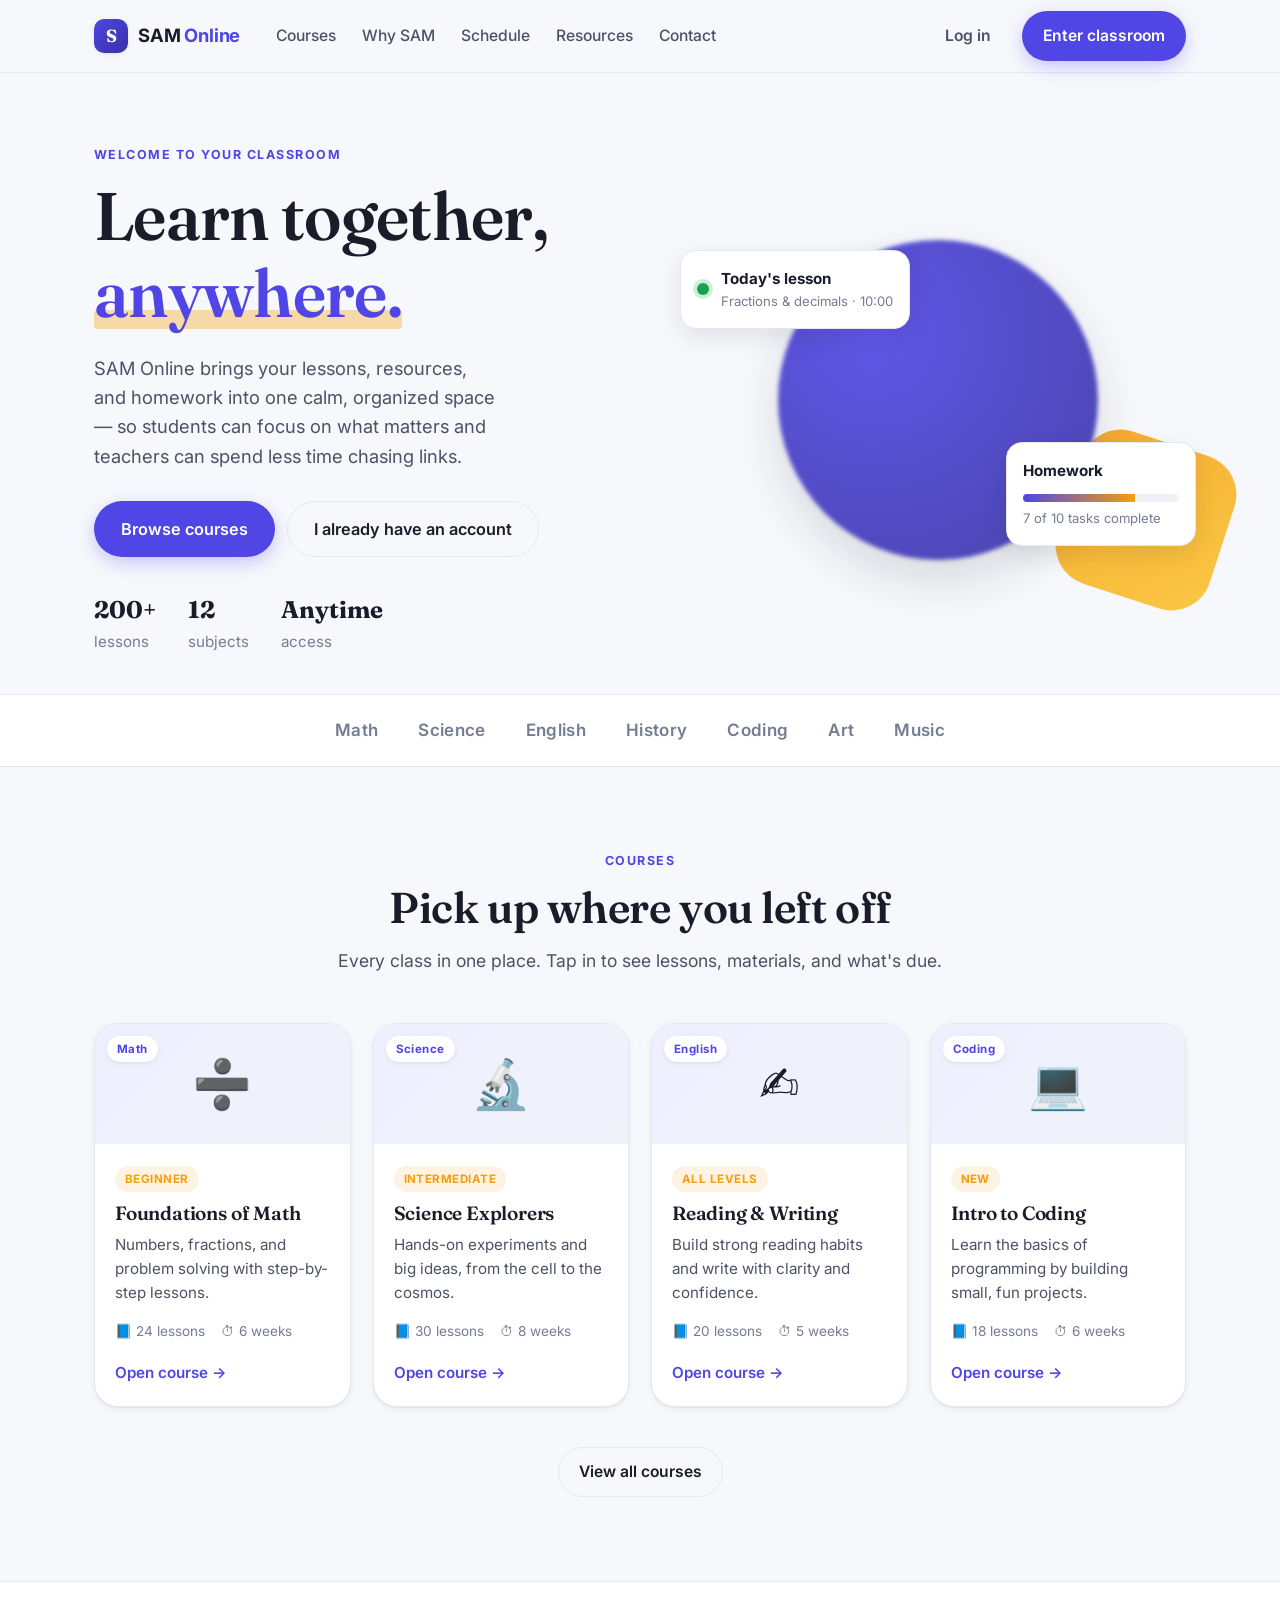
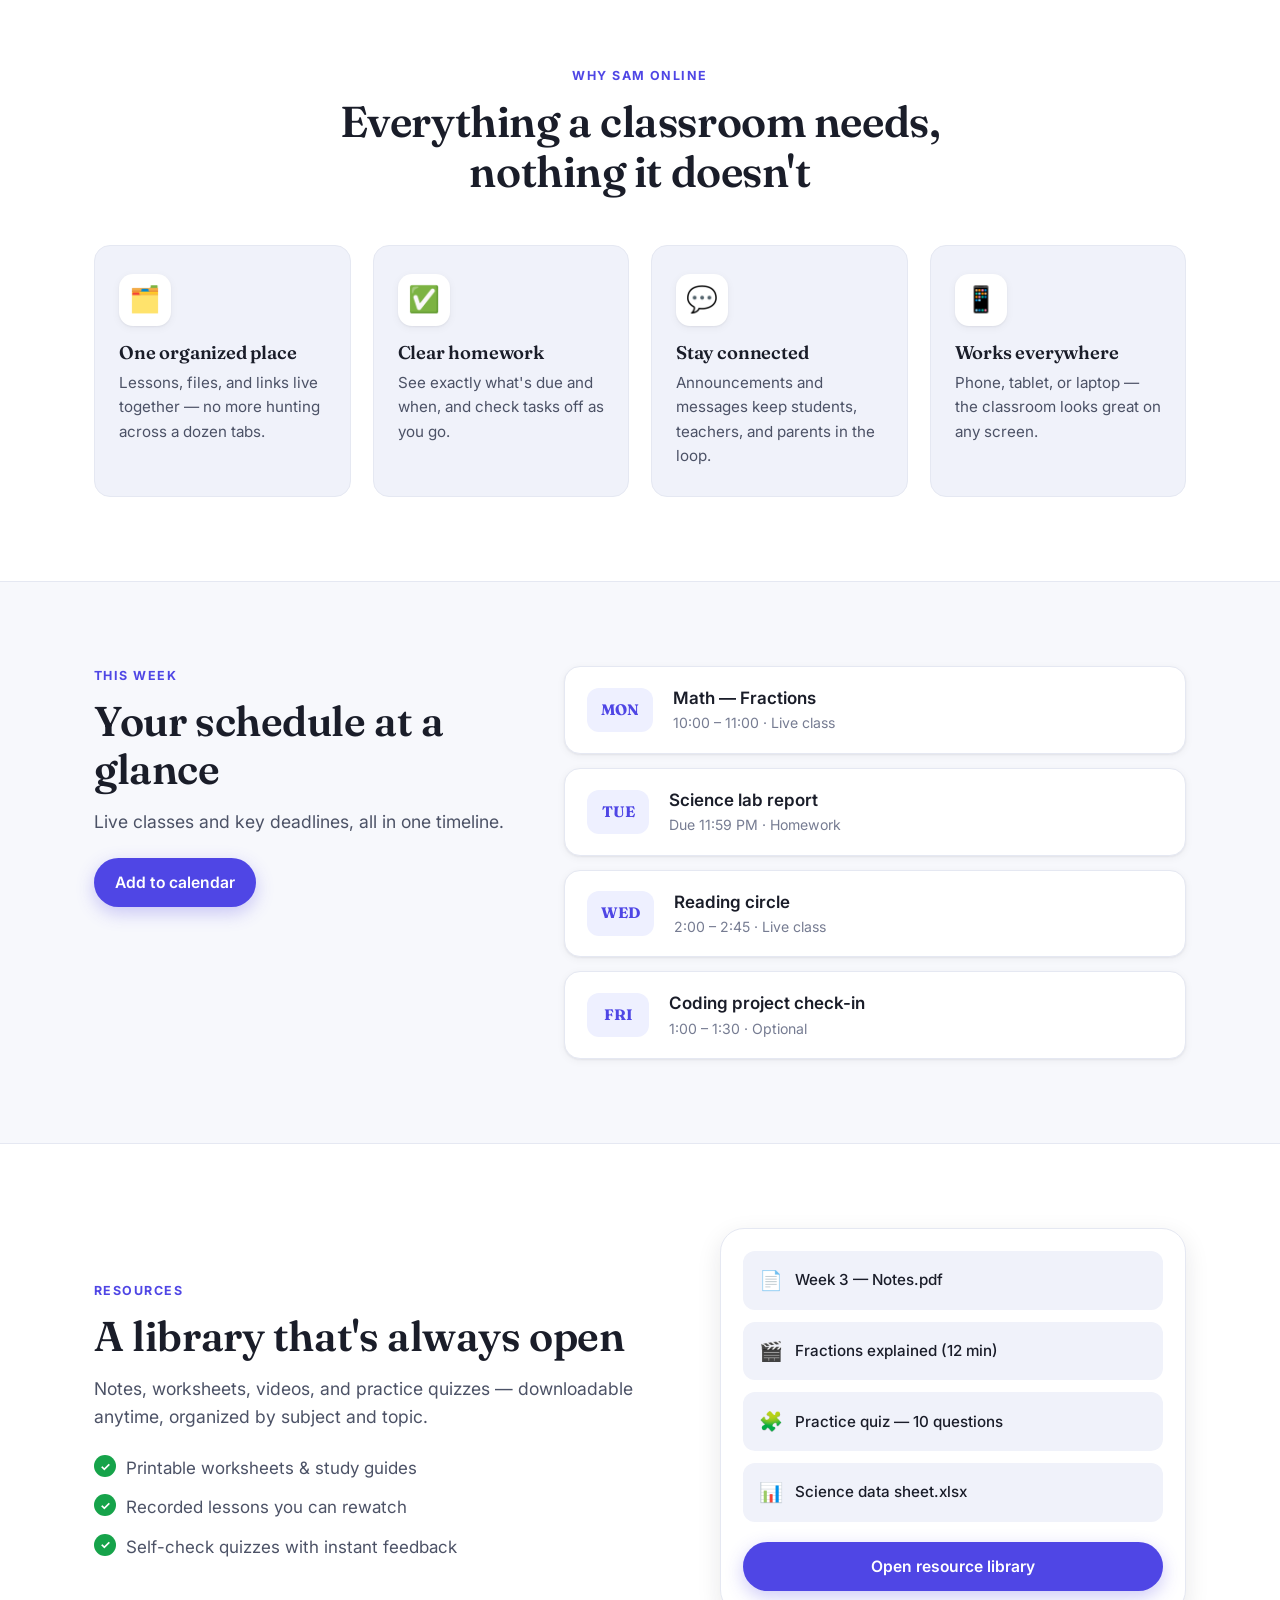
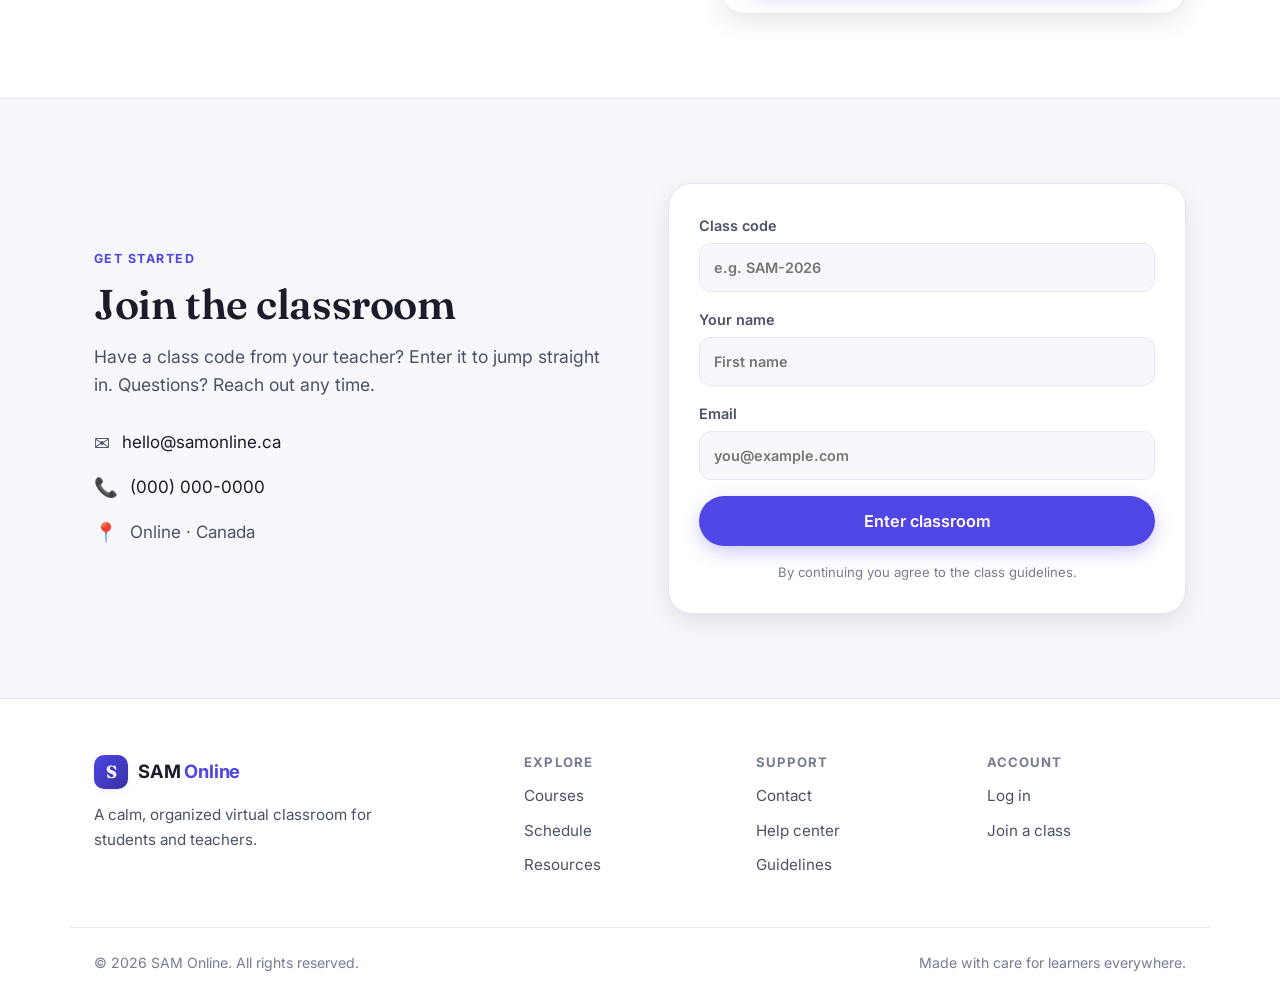
==== index.html @ 18f3dba6 "Add redesigned SAM Online virtual classroom site Fresh, responsive static redesign built as a classr" ====
<!DOCTYPE html>
<html lang="en">
<head>
  <meta charset="UTF-8" />
  <meta name="viewport" content="width=device-width, initial-scale=1.0" />
  <title>SAM Online — Your Virtual Classroom</title>
  <meta name="description" content="SAM Online is a friendly virtual classroom for lessons, resources, and homework. Learn together, anywhere." />

  <!-- Fonts -->
  <link rel="preconnect" href="https://fonts.googleapis.com" />
  <link rel="preconnect" href="https://fonts.gstatic.com" crossorigin />
  <link href="https://fonts.googleapis.com/css2?family=Fraunces:opsz,wght@9..144,500;9..144,600;9..144,700&family=Inter:wght@400;500;600;700&display=swap" rel="stylesheet" />

  <link rel="stylesheet" href="assets/css/styles.css" />
  <link rel="icon" href="data:image/svg+xml,<svg xmlns='http://www.w3.org/2000/svg' viewBox='0 0 100 100'><text y='.9em' font-size='90'>📚</text></svg>" />
</head>
<body>
  <!-- ============ HEADER / NAV ============ -->
  <header class="site-header" id="top">
    <div class="container nav">
      <a class="brand" href="#top" aria-label="SAM Online home">
        <span class="brand-mark" aria-hidden="true">S</span>
        <span class="brand-name">SAM <em>Online</em></span>
      </a>

      <nav class="nav-links" aria-label="Primary">
        <a href="#courses">Courses</a>
        <a href="#features">Why SAM</a>
        <a href="#schedule">Schedule</a>
        <a href="#resources">Resources</a>
        <a href="#contact">Contact</a>
      </nav>

      <div class="nav-actions">
        <a href="#login" class="btn btn-ghost">Log in</a>
        <a href="#courses" class="btn btn-primary">Enter classroom</a>
      </div>

      <button class="nav-toggle" id="navToggle" aria-label="Open menu" aria-expanded="false">
        <span></span><span></span><span></span>
      </button>
    </div>
  </header>

  <main>
    <!-- ============ HERO ============ -->
    <section class="hero">
      <div class="container hero-grid">
        <div class="hero-copy">
          <p class="eyebrow">Welcome to your classroom</p>
          <h1>Learn together,<br /><span class="highlight">anywhere.</span></h1>
          <p class="lede">
            SAM Online brings your lessons, resources, and homework into one calm,
            organized space — so students can focus on what matters and teachers
            can spend less time chasing links.
          </p>
          <div class="hero-cta">
            <a href="#courses" class="btn btn-primary btn-lg">Browse courses</a>
            <a href="#login" class="btn btn-outline btn-lg">I already have an account</a>
          </div>
          <ul class="hero-trust">
            <li><strong>200+</strong> lessons</li>
            <li><strong>12</strong> subjects</li>
            <li><strong>Anytime</strong> access</li>
          </ul>
        </div>

        <div class="hero-visual" aria-hidden="true">
          <div class="card float-card card-a">
            <div class="dot"></div>
            <div>
              <p class="card-title">Today's lesson</p>
              <p class="card-sub">Fractions & decimals · 10:00</p>
            </div>
          </div>
          <div class="card float-card card-b">
            <p class="card-title">Homework</p>
            <div class="progress"><span style="width:72%"></span></div>
            <p class="card-sub">7 of 10 tasks complete</p>
          </div>
          <div class="hero-orb"></div>
        </div>
      </div>
    </section>

    <!-- ============ LOGO / SUBJECT STRIP ============ -->
    <section class="strip">
      <div class="container strip-inner">
        <span>Math</span><span>Science</span><span>English</span>
        <span>History</span><span>Coding</span><span>Art</span><span>Music</span>
      </div>
    </section>

    <!-- ============ COURSES ============ -->
    <section class="section" id="courses">
      <div class="container">
        <div class="section-head">
          <p class="eyebrow">Courses</p>
          <h2>Pick up where you left off</h2>
          <p class="section-sub">Every class in one place. Tap in to see lessons, materials, and what's due.</p>
        </div>

        <div class="course-grid">
          <!-- Card -->
          <article class="course-card">
            <div class="course-thumb" data-tag="Math">➗</div>
            <div class="course-body">
              <span class="pill">Beginner</span>
              <h3>Foundations of Math</h3>
              <p>Numbers, fractions, and problem solving with step-by-step lessons.</p>
              <div class="course-meta">
                <span>📘 24 lessons</span>
                <span>⏱ 6 weeks</span>
              </div>
              <a href="#" class="link-arrow">Open course →</a>
            </div>
          </article>

          <article class="course-card">
            <div class="course-thumb" data-tag="Science">🔬</div>
            <div class="course-body">
              <span class="pill">Intermediate</span>
              <h3>Science Explorers</h3>
              <p>Hands-on experiments and big ideas, from the cell to the cosmos.</p>
              <div class="course-meta">
                <span>📘 30 lessons</span>
                <span>⏱ 8 weeks</span>
              </div>
              <a href="#" class="link-arrow">Open course →</a>
            </div>
          </article>

          <article class="course-card">
            <div class="course-thumb" data-tag="English">✍️</div>
            <div class="course-body">
              <span class="pill">All levels</span>
              <h3>Reading & Writing</h3>
              <p>Build strong reading habits and write with clarity and confidence.</p>
              <div class="course-meta">
                <span>📘 20 lessons</span>
                <span>⏱ 5 weeks</span>
              </div>
              <a href="#" class="link-arrow">Open course →</a>
            </div>
          </article>

          <article class="course-card">
            <div class="course-thumb" data-tag="Coding">💻</div>
            <div class="course-body">
              <span class="pill">New</span>
              <h3>Intro to Coding</h3>
              <p>Learn the basics of programming by building small, fun projects.</p>
              <div class="course-meta">
                <span>📘 18 lessons</span>
                <span>⏱ 6 weeks</span>
              </div>
              <a href="#" class="link-arrow">Open course →</a>
            </div>
          </article>
        </div>

        <div class="section-foot">
          <a href="#" class="btn btn-outline">View all courses</a>
        </div>
      </div>
    </section>

    <!-- ============ FEATURES ============ -->
    <section class="section section-alt" id="features">
      <div class="container">
        <div class="section-head">
          <p class="eyebrow">Why SAM Online</p>
          <h2>Everything a classroom needs, nothing it doesn't</h2>
        </div>

        <div class="feature-grid">
          <div class="feature">
            <div class="feature-icon">🗂️</div>
            <h3>One organized place</h3>
            <p>Lessons, files, and links live together — no more hunting across a dozen tabs.</p>
          </div>
          <div class="feature">
            <div class="feature-icon">✅</div>
            <h3>Clear homework</h3>
            <p>See exactly what's due and when, and check tasks off as you go.</p>
          </div>
          <div class="feature">
            <div class="feature-icon">💬</div>
            <h3>Stay connected</h3>
            <p>Announcements and messages keep students, teachers, and parents in the loop.</p>
          </div>
          <div class="feature">
            <div class="feature-icon">📱</div>
            <h3>Works everywhere</h3>
            <p>Phone, tablet, or laptop — the classroom looks great on any screen.</p>
          </div>
        </div>
      </div>
    </section>

    <!-- ============ SCHEDULE ============ -->
    <section class="section" id="schedule">
      <div class="container schedule-grid">
        <div class="schedule-intro">
          <p class="eyebrow">This week</p>
          <h2>Your schedule at a glance</h2>
          <p class="section-sub">Live classes and key deadlines, all in one timeline.</p>
          <a href="#" class="btn btn-primary">Add to calendar</a>
        </div>

        <ul class="timeline">
          <li>
            <span class="tl-day">MON</span>
            <div class="tl-body">
              <p class="tl-title">Math — Fractions</p>
              <p class="tl-sub">10:00 – 11:00 · Live class</p>
            </div>
          </li>
          <li>
            <span class="tl-day">TUE</span>
            <div class="tl-body">
              <p class="tl-title">Science lab report</p>
              <p class="tl-sub">Due 11:59 PM · Homework</p>
            </div>
          </li>
          <li>
            <span class="tl-day">WED</span>
            <div class="tl-body">
              <p class="tl-title">Reading circle</p>
              <p class="tl-sub">2:00 – 2:45 · Live class</p>
            </div>
          </li>
          <li>
            <span class="tl-day">FRI</span>
            <div class="tl-body">
              <p class="tl-title">Coding project check-in</p>
              <p class="tl-sub">1:00 – 1:30 · Optional</p>
            </div>
          </li>
        </ul>
      </div>
    </section>

    <!-- ============ RESOURCES / CTA ============ -->
    <section class="section section-alt" id="resources">
      <div class="container resource-cta">
        <div class="resource-copy">
          <p class="eyebrow">Resources</p>
          <h2>A library that's always open</h2>
          <p class="section-sub">
            Notes, worksheets, videos, and practice quizzes — downloadable anytime,
            organized by subject and topic.
          </p>
          <ul class="check-list">
            <li>Printable worksheets & study guides</li>
            <li>Recorded lessons you can rewatch</li>
            <li>Self-check quizzes with instant feedback</li>
          </ul>
        </div>
        <div class="resource-card">
          <div class="rc-row"><span>📄</span> Week 3 — Notes.pdf</div>
          <div class="rc-row"><span>🎬</span> Fractions explained (12 min)</div>
          <div class="rc-row"><span>🧩</span> Practice quiz — 10 questions</div>
          <div class="rc-row"><span>📊</span> Science data sheet.xlsx</div>
          <a href="#" class="btn btn-primary btn-block">Open resource library</a>
        </div>
      </div>
    </section>

    <!-- ============ LOGIN / CONTACT ============ -->
    <section class="section" id="login">
      <div class="container contact-grid">
        <div id="contact">
          <p class="eyebrow">Get started</p>
          <h2>Join the classroom</h2>
          <p class="section-sub">
            Have a class code from your teacher? Enter it to jump straight in.
            Questions? Reach out any time.
          </p>
          <ul class="contact-list">
            <li><span>✉️</span> <a href="mailto:hello@samonline.ca">hello@samonline.ca</a></li>
            <li><span>📞</span> <a href="tel:+10000000000">(000) 000-0000</a></li>
            <li><span>📍</span> Online · Canada</li>
          </ul>
        </div>

        <form class="login-form" onsubmit="return false;">
          <label>
            Class code
            <input type="text" placeholder="e.g. SAM-2026" autocomplete="off" />
          </label>
          <label>
            Your name
            <input type="text" placeholder="First name" autocomplete="given-name" />
          </label>
          <label>
            Email
            <input type="email" placeholder="you@example.com" autocomplete="email" />
          </label>
          <button type="submit" class="btn btn-primary btn-block btn-lg">Enter classroom</button>
          <p class="form-note">By continuing you agree to the class guidelines.</p>
        </form>
      </div>
    </section>
  </main>

  <!-- ============ FOOTER ============ -->
  <footer class="site-footer">
    <div class="container footer-grid">
      <div class="footer-brand">
        <a class="brand" href="#top">
          <span class="brand-mark" aria-hidden="true">S</span>
          <span class="brand-name">SAM <em>Online</em></span>
        </a>
        <p>A calm, organized virtual classroom for students and teachers.</p>
      </div>
      <div class="footer-col">
        <h4>Explore</h4>
        <a href="#courses">Courses</a>
        <a href="#schedule">Schedule</a>
        <a href="#resources">Resources</a>
      </div>
      <div class="footer-col">
        <h4>Support</h4>
        <a href="#contact">Contact</a>
        <a href="#">Help center</a>
        <a href="#">Guidelines</a>
      </div>
      <div class="footer-col">
        <h4>Account</h4>
        <a href="#login">Log in</a>
        <a href="#login">Join a class</a>
      </div>
    </div>
    <div class="container footer-bottom">
      <p>© <span id="year"></span> SAM Online. All rights reserved.</p>
      <p>Made with care for learners everywhere.</p>
    </div>
  </footer>

  <script src="assets/js/main.js"></script>
</body>
</html>
---- assets/css/styles.css ----
/* =========================================================
   SAM Online — stylesheet
   Edit the color tokens below to re-theme the whole site.
   ========================================================= */

:root {
  /* Brand palette */
  --bg: #f7f8fc;
  --surface: #ffffff;
  --surface-alt: #f0f2fa;
  --ink: #1a1d29;
  --ink-soft: #4c5266;
  --ink-faint: #767c92;
  --line: #e5e8f2;

  --brand: #4f46e5;      /* indigo */
  --brand-600: #4338ca;
  --brand-700: #3730a3;
  --brand-soft: #eef0ff;
  --accent: #f59e0b;     /* warm amber */
  --accent-soft: #fef3e2;
  --good: #16a34a;

  --radius: 16px;
  --radius-lg: 24px;
  --shadow-sm: 0 1px 2px rgba(26, 29, 41, .06), 0 2px 8px rgba(26, 29, 41, .05);
  --shadow-md: 0 8px 24px rgba(26, 29, 41, .10);
  --shadow-lg: 0 20px 50px rgba(26, 29, 41, .16);

  --maxw: 1140px;
  --font-sans: 'Inter', system-ui, -apple-system, Segoe UI, Roboto, sans-serif;
  --font-display: 'Fraunces', Georgia, serif;
}

@media (prefers-color-scheme: dark) {
  :root:not([data-theme="light"]) {
    --bg: #0f1117;
    --surface: #171a24;
    --surface-alt: #1c2030;
    --ink: #f2f4fb;
    --ink-soft: #b6bcd0;
    --ink-faint: #8a91a8;
    --line: #2a2f42;
    --brand: #7c7bff;
    --brand-600: #6c6bff;
    --brand-700: #5a59f5;
    --brand-soft: #20223a;
    --accent: #fbbf24;
    --accent-soft: #2a2417;
    --shadow-sm: 0 1px 2px rgba(0,0,0,.4);
    --shadow-md: 0 8px 24px rgba(0,0,0,.45);
    --shadow-lg: 0 20px 50px rgba(0,0,0,.55);
  }
}
:root[data-theme="dark"] {
  --bg: #0f1117;
  --surface: #171a24;
  --surface-alt: #1c2030;
  --ink: #f2f4fb;
  --ink-soft: #b6bcd0;
  --ink-faint: #8a91a8;
  --line: #2a2f42;
  --brand: #7c7bff;
  --brand-600: #6c6bff;
  --brand-700: #5a59f5;
  --brand-soft: #20223a;
  --accent: #fbbf24;
  --accent-soft: #2a2417;
}

/* ---------- Base ---------- */
* { box-sizing: border-box; }
html { scroll-behavior: smooth; scroll-padding-top: 84px; }
body {
  margin: 0;
  background: var(--bg);
  color: var(--ink);
  font-family: var(--font-sans);
  font-size: 17px;
  line-height: 1.6;
  -webkit-font-smoothing: antialiased;
}
img { max-width: 100%; display: block; }
a { color: var(--brand); text-decoration: none; }
h1, h2, h3, h4 { font-family: var(--font-display); line-height: 1.15; letter-spacing: -.01em; margin: 0; }
p { margin: 0; }

.container { width: 100%; max-width: var(--maxw); margin: 0 auto; padding: 0 24px; }

.eyebrow {
  text-transform: uppercase;
  letter-spacing: .12em;
  font-size: .78rem;
  font-weight: 700;
  color: var(--brand);
  margin-bottom: 12px;
}

/* ---------- Buttons ---------- */
.btn {
  display: inline-flex; align-items: center; justify-content: center;
  gap: 8px;
  font-family: var(--font-sans);
  font-weight: 600; font-size: .98rem;
  padding: 11px 20px;
  border-radius: 999px;
  border: 1px solid transparent;
  cursor: pointer;
  transition: transform .15s ease, box-shadow .2s ease, background .2s ease, color .2s ease;
  white-space: nowrap;
}
.btn:active { transform: translateY(1px); }
.btn-lg { padding: 14px 26px; font-size: 1.02rem; }
.btn-block { width: 100%; }
.btn-primary { background: var(--brand); color: #fff; box-shadow: 0 6px 18px rgba(79,70,229,.28); }
.btn-primary:hover { background: var(--brand-600); box-shadow: 0 10px 24px rgba(79,70,229,.36); }
.btn-outline { background: transparent; color: var(--ink); border-color: var(--line); }
.btn-outline:hover { border-color: var(--brand); color: var(--brand); }
.btn-ghost { background: transparent; color: var(--ink-soft); }
.btn-ghost:hover { color: var(--brand); }

/* ---------- Header ---------- */
.site-header {
  position: sticky; top: 0; z-index: 50;
  backdrop-filter: saturate(180%) blur(12px);
  background: color-mix(in srgb, var(--bg) 80%, transparent);
  border-bottom: 1px solid var(--line);
}
.nav { display: flex; align-items: center; gap: 24px; height: 72px; }
.brand { display: inline-flex; align-items: center; gap: 10px; font-weight: 700; color: var(--ink); }
.brand-mark {
  width: 34px; height: 34px; border-radius: 10px;
  display: grid; place-items: center;
  background: linear-gradient(135deg, var(--brand), var(--brand-700));
  color: #fff; font-family: var(--font-display); font-weight: 700; font-size: 1.1rem;
  box-shadow: var(--shadow-sm);
}
.brand-name { font-size: 1.15rem; letter-spacing: -.01em; }
.brand-name em { font-style: normal; color: var(--brand); }
.nav-links { display: flex; gap: 26px; margin-left: 12px; }
.nav-links a { color: var(--ink-soft); font-weight: 500; font-size: .98rem; }
.nav-links a:hover { color: var(--brand); }
.nav-actions { display: flex; gap: 10px; margin-left: auto; }
.nav-toggle { display: none; margin-left: auto; background: none; border: 0; padding: 8px; cursor: pointer; }
.nav-toggle span { display: block; width: 24px; height: 2px; background: var(--ink); margin: 5px 0; border-radius: 2px; transition: .25s; }

/* ---------- Hero ---------- */
.hero { position: relative; overflow: hidden; padding: 72px 0 40px; }
.hero-grid { display: grid; grid-template-columns: 1.05fr .95fr; gap: 48px; align-items: center; }
.hero h1 { font-size: clamp(2.6rem, 6vw, 4.2rem); font-weight: 600; }
.highlight { color: var(--brand); position: relative; }
.highlight::after {
  content: ""; position: absolute; left: 0; right: 0; bottom: .08em; height: .28em;
  background: var(--accent); opacity: .35; border-radius: 4px; z-index: -1;
}
.lede { color: var(--ink-soft); font-size: 1.15rem; margin: 22px 0 30px; max-width: 34ch; }
.hero-cta { display: flex; flex-wrap: wrap; gap: 12px; }
.hero-trust { list-style: none; display: flex; gap: 32px; padding: 0; margin: 34px 0 0; color: var(--ink-faint); font-size: .95rem; }
.hero-trust strong { display: block; font-family: var(--font-display); font-size: 1.5rem; color: var(--ink); }

/* Hero visual */
.hero-visual { position: relative; min-height: 340px; }
.hero-orb {
  position: absolute; inset: 0; margin: auto;
  width: 320px; height: 320px; border-radius: 50%;
  background: radial-gradient(circle at 30% 30%, var(--brand), var(--brand-700));
  filter: blur(2px); opacity: .9;
  box-shadow: var(--shadow-lg);
}
.hero-visual::before {
  content: ""; position: absolute; right: -40px; bottom: -30px;
  width: 160px; height: 160px; border-radius: 40px; transform: rotate(18deg);
  background: linear-gradient(135deg, var(--accent), #fbbf24);
  opacity: .85;
}
.float-card {
  position: absolute; z-index: 2;
  background: var(--surface); border: 1px solid var(--line);
  border-radius: var(--radius); padding: 16px; box-shadow: var(--shadow-md);
  display: flex; gap: 12px; align-items: center;
  animation: floaty 5s ease-in-out infinite;
}
.card-a { top: 20px; left: -10px; }
.card-b { bottom: 24px; right: -10px; display: block; min-width: 190px; animation-delay: 1.5s; }
.card-title { font-weight: 700; font-size: .95rem; }
.card-sub { color: var(--ink-faint); font-size: .82rem; }
.dot { width: 12px; height: 12px; border-radius: 50%; background: var(--good); box-shadow: 0 0 0 4px color-mix(in srgb, var(--good) 20%, transparent); }
.progress { height: 8px; border-radius: 999px; background: var(--surface-alt); margin: 10px 0 6px; overflow: hidden; }
.progress span { display: block; height: 100%; background: linear-gradient(90deg, var(--brand), var(--accent)); }
@keyframes floaty { 0%,100% { transform: translateY(0); } 50% { transform: translateY(-10px); } }

/* ---------- Subject strip ---------- */
.strip { border-top: 1px solid var(--line); border-bottom: 1px solid var(--line); background: var(--surface); }
.strip-inner { display: flex; flex-wrap: wrap; gap: 14px 40px; justify-content: center; padding: 22px 24px; }
.strip-inner span { color: var(--ink-faint); font-weight: 600; letter-spacing: .02em; }

/* ---------- Sections ---------- */
.section { padding: 84px 0; }
.section-alt { background: var(--surface); border-top: 1px solid var(--line); border-bottom: 1px solid var(--line); }
.section-head { max-width: 640px; margin: 0 auto 48px; text-align: center; }
.section-head h2 { font-size: clamp(2rem, 4vw, 2.7rem); font-weight: 600; }
.section-sub { color: var(--ink-soft); font-size: 1.1rem; margin-top: 14px; }
.section-foot { text-align: center; margin-top: 40px; }

/* ---------- Course grid ---------- */
.course-grid { display: grid; grid-template-columns: repeat(4, 1fr); gap: 22px; }
.course-card {
  background: var(--surface); border: 1px solid var(--line); border-radius: var(--radius-lg);
  overflow: hidden; box-shadow: var(--shadow-sm);
  transition: transform .2s ease, box-shadow .2s ease, border-color .2s;
}
.course-card:hover { transform: translateY(-6px); box-shadow: var(--shadow-lg); border-color: color-mix(in srgb, var(--brand) 40%, var(--line)); }
.course-thumb {
  height: 120px; display: grid; place-items: center; font-size: 3rem;
  background: linear-gradient(135deg, var(--brand-soft), var(--surface-alt));
  position: relative;
}
.course-thumb::after {
  content: attr(data-tag);
  position: absolute; top: 12px; left: 12px;
  font-size: .72rem; font-weight: 700; letter-spacing: .04em;
  background: var(--surface); color: var(--brand);
  padding: 4px 10px; border-radius: 999px; box-shadow: var(--shadow-sm);
}
.course-body { padding: 20px; }
.course-body h3 { font-size: 1.2rem; font-weight: 600; margin: 10px 0 8px; }
.course-body p { color: var(--ink-soft); font-size: .95rem; }
.pill {
  display: inline-block; font-size: .72rem; font-weight: 700; letter-spacing: .04em;
  text-transform: uppercase; color: var(--accent);
  background: var(--accent-soft); padding: 4px 10px; border-radius: 999px;
}
.course-meta { display: flex; gap: 16px; color: var(--ink-faint); font-size: .85rem; margin: 16px 0; }
.link-arrow { font-weight: 600; font-size: .95rem; }
.link-arrow:hover { color: var(--brand-700); }

/* ---------- Features ---------- */
.feature-grid { display: grid; grid-template-columns: repeat(4, 1fr); gap: 22px; }
.feature {
  background: var(--surface-alt); border: 1px solid var(--line);
  border-radius: var(--radius); padding: 28px 24px;
}
.feature-icon {
  width: 52px; height: 52px; border-radius: 14px; display: grid; place-items: center;
  font-size: 1.6rem; background: var(--surface); box-shadow: var(--shadow-sm); margin-bottom: 16px;
}
.feature h3 { font-size: 1.15rem; font-weight: 600; margin-bottom: 8px; }
.feature p { color: var(--ink-soft); font-size: .95rem; }

/* ---------- Schedule ---------- */
.schedule-grid { display: grid; grid-template-columns: .8fr 1.2fr; gap: 56px; align-items: start; }
.schedule-intro h2 { font-size: clamp(2rem, 4vw, 2.6rem); font-weight: 600; margin-bottom: 14px; }
.schedule-intro .btn { margin-top: 22px; }
.timeline { list-style: none; margin: 0; padding: 0; display: grid; gap: 14px; }
.timeline li {
  display: flex; align-items: center; gap: 20px;
  background: var(--surface); border: 1px solid var(--line);
  border-radius: var(--radius); padding: 18px 22px; box-shadow: var(--shadow-sm);
  transition: transform .18s ease;
}
.timeline li:hover { transform: translateX(6px); }
.tl-day {
  font-family: var(--font-display); font-weight: 700; font-size: .95rem;
  color: var(--brand); background: var(--brand-soft);
  padding: 10px 14px; border-radius: 12px; min-width: 62px; text-align: center;
}
.tl-title { font-weight: 600; }
.tl-sub { color: var(--ink-faint); font-size: .88rem; }

/* ---------- Resources ---------- */
.resource-cta { display: grid; grid-template-columns: 1.1fr .9fr; gap: 56px; align-items: center; }
.resource-copy h2 { font-size: clamp(2rem, 4vw, 2.6rem); font-weight: 600; }
.check-list { list-style: none; padding: 0; margin: 24px 0 0; display: grid; gap: 12px; }
.check-list li { position: relative; padding-left: 32px; color: var(--ink-soft); }
.check-list li::before {
  content: "✓"; position: absolute; left: 0; top: 0;
  width: 22px; height: 22px; border-radius: 50%; display: grid; place-items: center;
  background: var(--good); color: #fff; font-size: .75rem; font-weight: 700;
}
.resource-card {
  background: var(--surface); border: 1px solid var(--line);
  border-radius: var(--radius-lg); padding: 22px; box-shadow: var(--shadow-md);
  display: grid; gap: 12px;
}
.rc-row {
  display: flex; align-items: center; gap: 12px;
  background: var(--surface-alt); border-radius: 12px; padding: 14px 16px;
  font-size: .95rem; font-weight: 500;
}
.rc-row span { font-size: 1.2rem; }
.resource-card .btn { margin-top: 8px; }

/* ---------- Contact / login ---------- */
.contact-grid { display: grid; grid-template-columns: 1fr 1fr; gap: 56px; align-items: center; }
.contact-grid h2 { font-size: clamp(2rem, 4vw, 2.6rem); font-weight: 600; }
.contact-list { list-style: none; padding: 0; margin: 28px 0 0; display: grid; gap: 14px; }
.contact-list li { display: flex; align-items: center; gap: 12px; color: var(--ink-soft); }
.contact-list span { font-size: 1.2rem; }
.contact-list a { color: var(--ink); }
.contact-list a:hover { color: var(--brand); }
.login-form {
  background: var(--surface); border: 1px solid var(--line);
  border-radius: var(--radius-lg); padding: 30px; box-shadow: var(--shadow-md);
  display: grid; gap: 16px;
}
.login-form label { display: grid; gap: 6px; font-weight: 600; font-size: .9rem; color: var(--ink-soft); }
.login-form input {
  font: inherit; padding: 12px 14px; border-radius: 12px;
  border: 1px solid var(--line); background: var(--bg); color: var(--ink);
  transition: border-color .2s, box-shadow .2s;
}
.login-form input:focus { outline: none; border-color: var(--brand); box-shadow: 0 0 0 3px var(--brand-soft); }
.form-note { text-align: center; color: var(--ink-faint); font-size: .82rem; }

/* ---------- Footer ---------- */
.site-footer { background: var(--surface); border-top: 1px solid var(--line); padding: 56px 0 28px; }
.footer-grid { display: grid; grid-template-columns: 2fr 1fr 1fr 1fr; gap: 32px; }
.footer-brand p { color: var(--ink-soft); margin-top: 14px; max-width: 34ch; font-size: .95rem; }
.footer-col h4 { font-family: var(--font-sans); font-size: .82rem; text-transform: uppercase; letter-spacing: .08em; color: var(--ink-faint); margin-bottom: 14px; }
.footer-col a { display: block; color: var(--ink-soft); margin-bottom: 10px; font-size: .95rem; }
.footer-col a:hover { color: var(--brand); }
.footer-bottom {
  display: flex; justify-content: space-between; flex-wrap: wrap; gap: 10px;
  margin-top: 40px; padding-top: 24px; border-top: 1px solid var(--line);
  color: var(--ink-faint); font-size: .88rem;
}

/* ---------- Responsive ---------- */
@media (max-width: 960px) {
  .hero-grid { grid-template-columns: 1fr; }
  .hero-visual { min-height: 300px; order: -1; }
  .course-grid, .feature-grid { grid-template-columns: repeat(2, 1fr); }
  .schedule-grid, .resource-cta, .contact-grid { grid-template-columns: 1fr; gap: 36px; }
  .footer-grid { grid-template-columns: 1fr 1fr; }
}
@media (max-width: 720px) {
  .nav-links, .nav-actions { display: none; }
  .nav-toggle { display: block; }
  .site-header.open .nav-links {
    display: flex; flex-direction: column; gap: 4px;
    position: absolute; top: 72px; left: 0; right: 0;
    background: var(--surface); border-bottom: 1px solid var(--line);
    padding: 12px 24px 20px;
  }
  .site-header.open .nav-actions {
    display: flex; position: absolute; top: 100%; left: 0; right: 0;
  }
  .hero { padding: 48px 0 24px; }
  .section { padding: 60px 0; }
}
@media (max-width: 520px) {
  body { font-size: 16px; }
  .course-grid, .feature-grid, .footer-grid { grid-template-columns: 1fr; }
  .hero-trust { gap: 22px; }
  .footer-bottom { flex-direction: column; }
}

/* Respect reduced motion */
@media (prefers-reduced-motion: reduce) {
  * { animation: none !important; scroll-behavior: auto; }
}
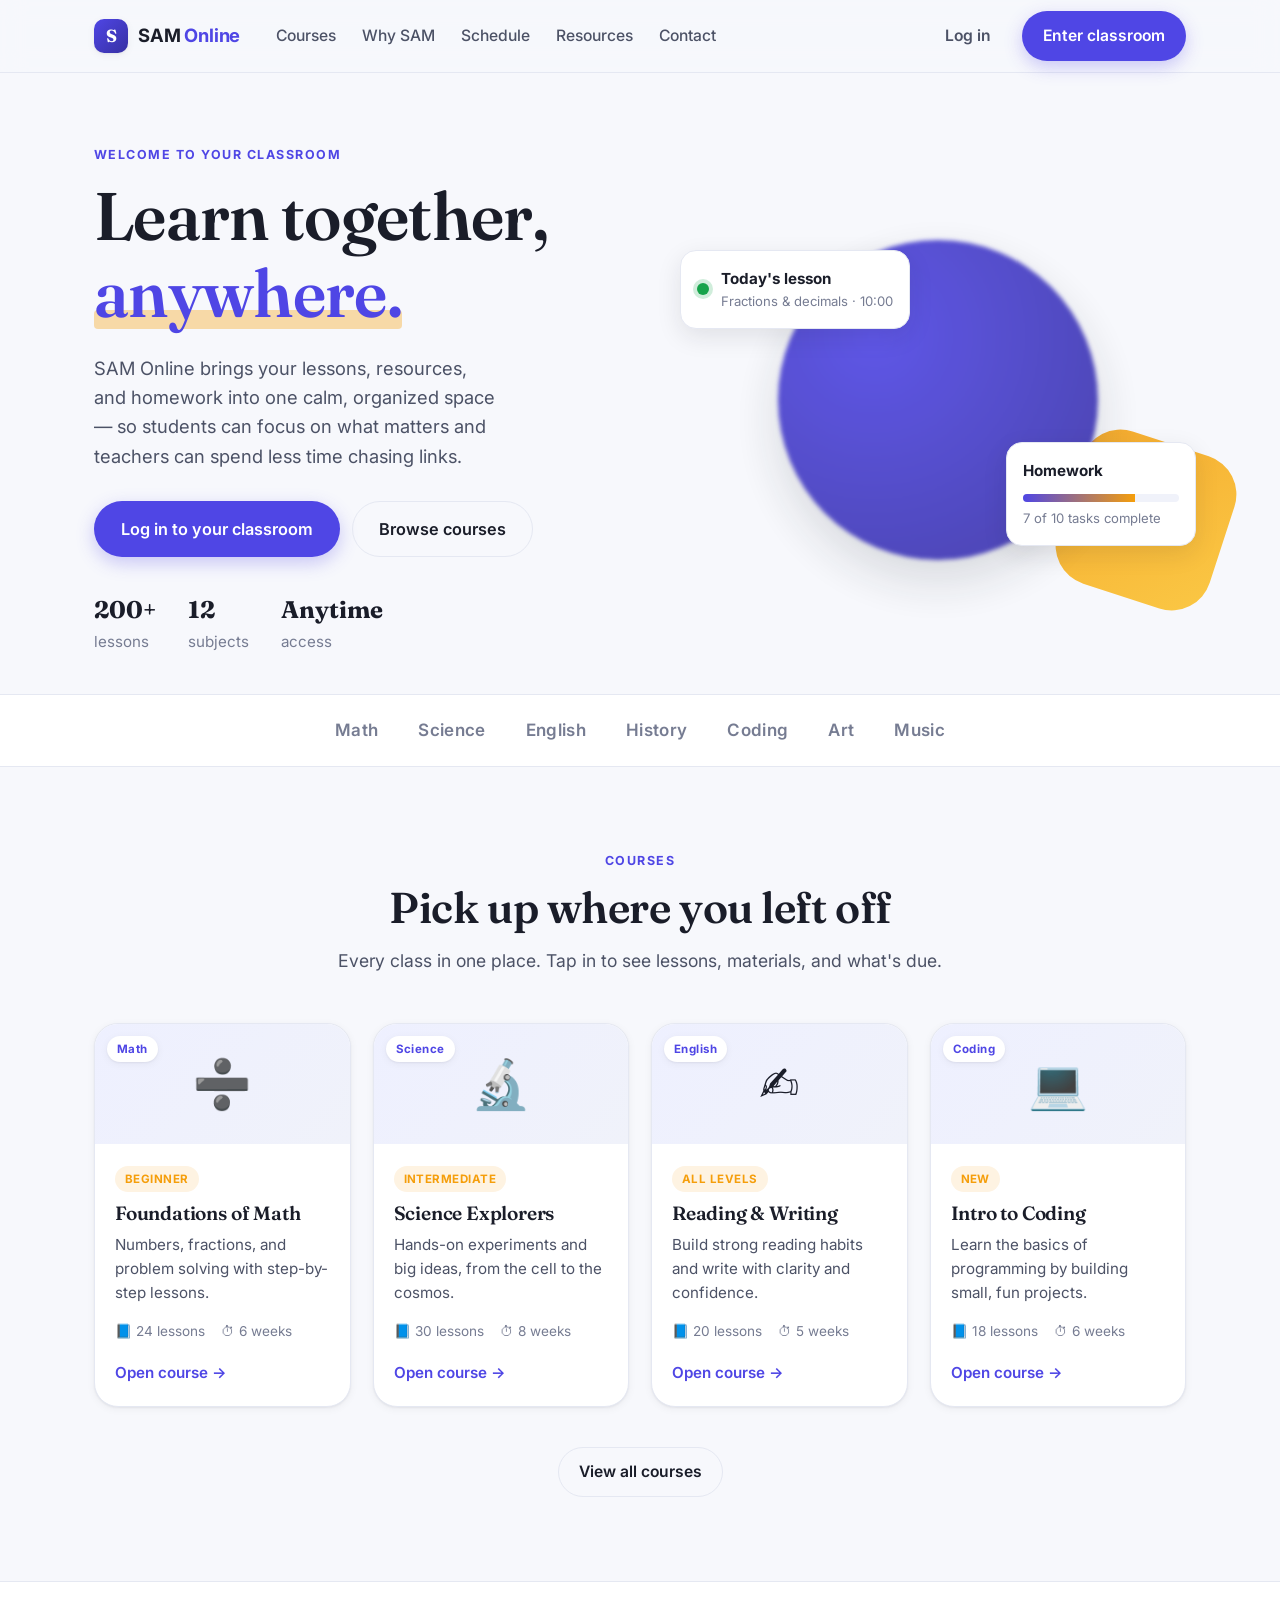
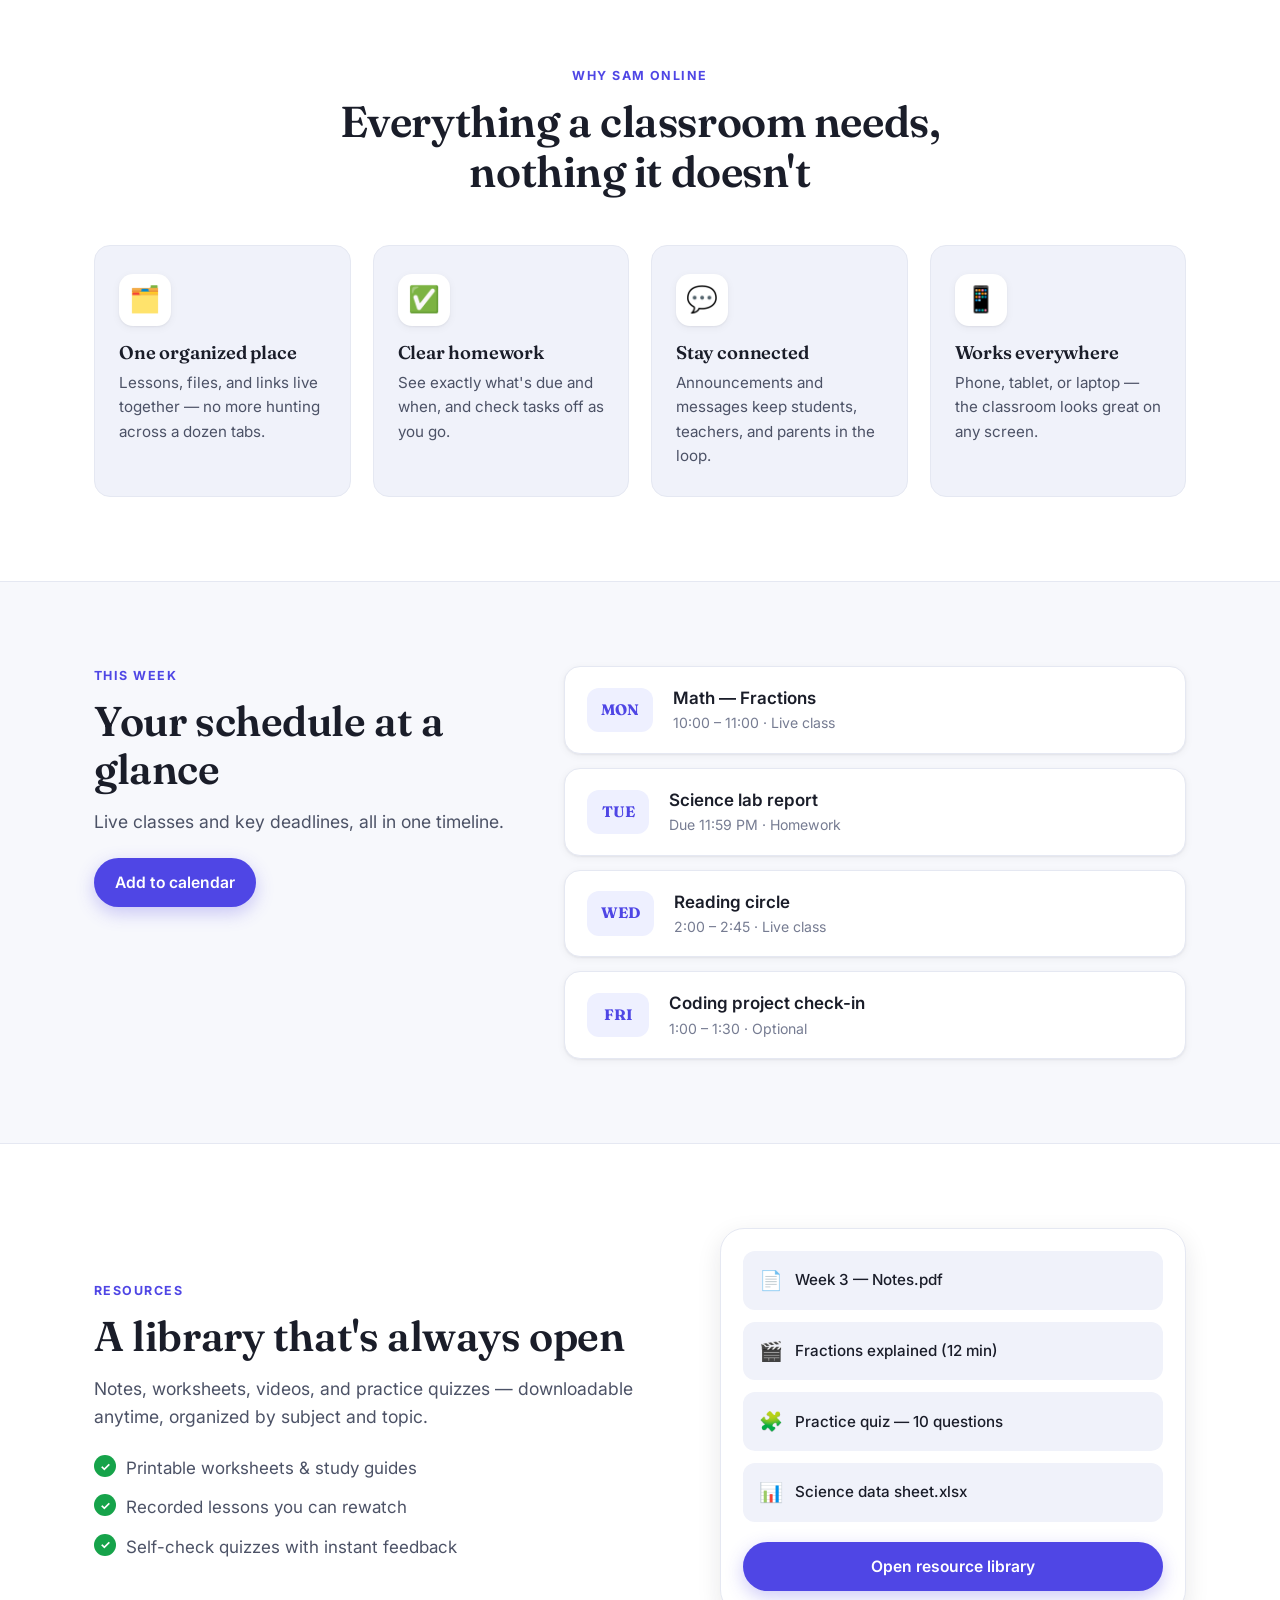
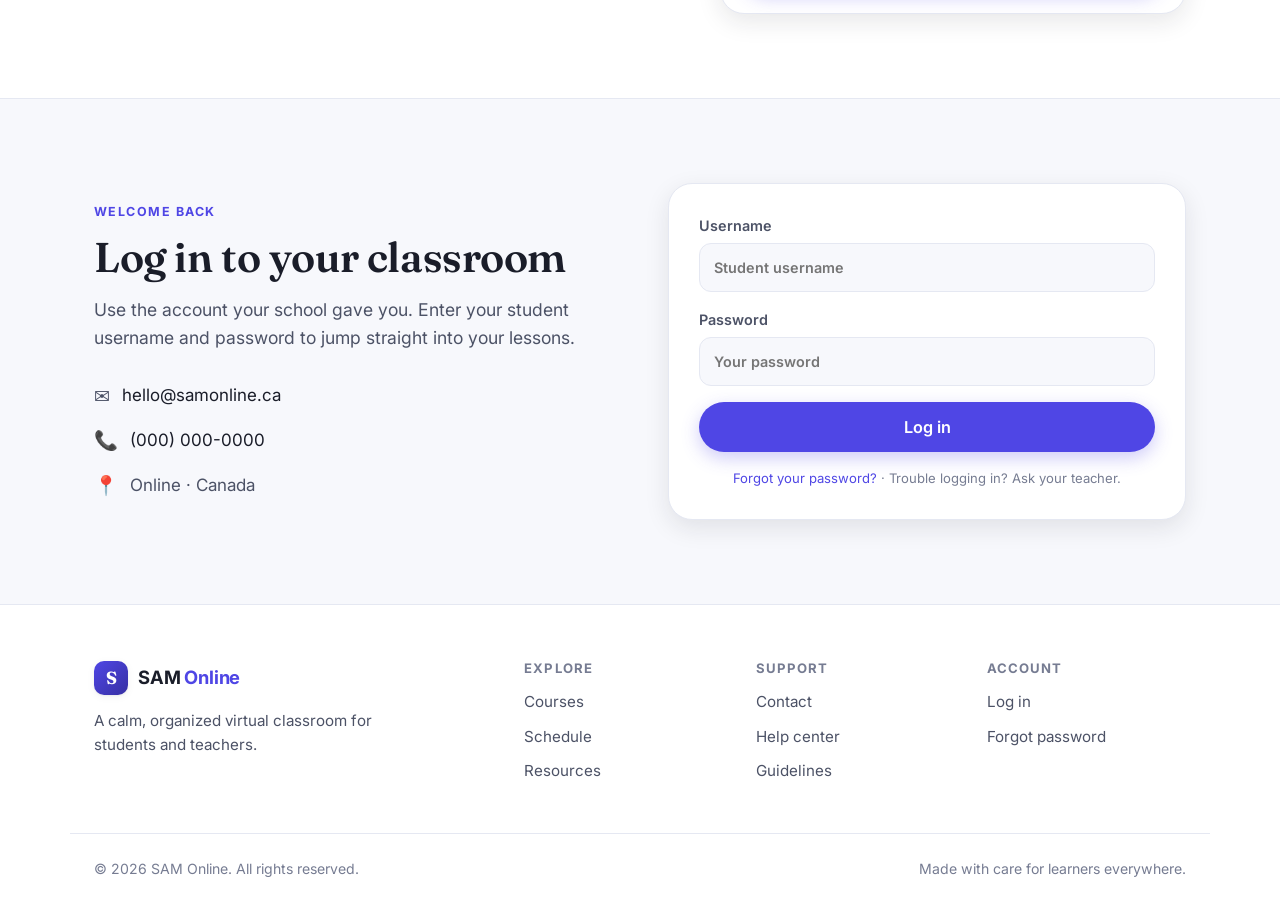
==== commit a12f1983: "Switch join/sign-up flow to log-in for school-issued accounts Students already have accounts from th" ====
--- a/index.html
+++ b/index.html
@@ -55,8 +55,8 @@
             can spend less time chasing links.
           </p>
           <div class="hero-cta">
-            <a href="#courses" class="btn btn-primary btn-lg">Browse courses</a>
-            <a href="#login" class="btn btn-outline btn-lg">I already have an account</a>
+            <a href="#login" class="btn btn-primary btn-lg">Log in to your classroom</a>
+            <a href="#courses" class="btn btn-outline btn-lg">Browse courses</a>
           </div>
           <ul class="hero-trust">
             <li><strong>200+</strong> lessons</li>
@@ -271,11 +271,11 @@
     <section class="section" id="login">
       <div class="container contact-grid">
         <div id="contact">
-          <p class="eyebrow">Get started</p>
-          <h2>Join the classroom</h2>
+          <p class="eyebrow">Welcome back</p>
+          <h2>Log in to your classroom</h2>
           <p class="section-sub">
-            Have a class code from your teacher? Enter it to jump straight in.
-            Questions? Reach out any time.
+            Use the account your school gave you. Enter your student username
+            and password to jump straight into your lessons.
           </p>
           <ul class="contact-list">
             <li><span>✉️</span> <a href="mailto:hello@samonline.ca">hello@samonline.ca</a></li>
@@ -286,19 +286,17 @@
 
         <form class="login-form" onsubmit="return false;">
           <label>
-            Class code
-            <input type="text" placeholder="e.g. SAM-2026" autocomplete="off" />
+            Username
+            <input type="text" placeholder="Student username" autocomplete="username" />
           </label>
           <label>
-            Your name
-            <input type="text" placeholder="First name" autocomplete="given-name" />
+            Password
+            <input type="password" placeholder="Your password" autocomplete="current-password" />
           </label>
-          <label>
-            Email
-            <input type="email" placeholder="you@example.com" autocomplete="email" />
-          </label>
-          <button type="submit" class="btn btn-primary btn-block btn-lg">Enter classroom</button>
-          <p class="form-note">By continuing you agree to the class guidelines.</p>
+          <button type="submit" class="btn btn-primary btn-block btn-lg">Log in</button>
+          <p class="form-note">
+            <a href="#">Forgot your password?</a> · Trouble logging in? Ask your teacher.
+          </p>
         </form>
       </div>
     </section>
@@ -329,7 +327,7 @@
       <div class="footer-col">
         <h4>Account</h4>
         <a href="#login">Log in</a>
-        <a href="#login">Join a class</a>
+        <a href="#login">Forgot password</a>
       </div>
     </div>
     <div class="container footer-bottom">
